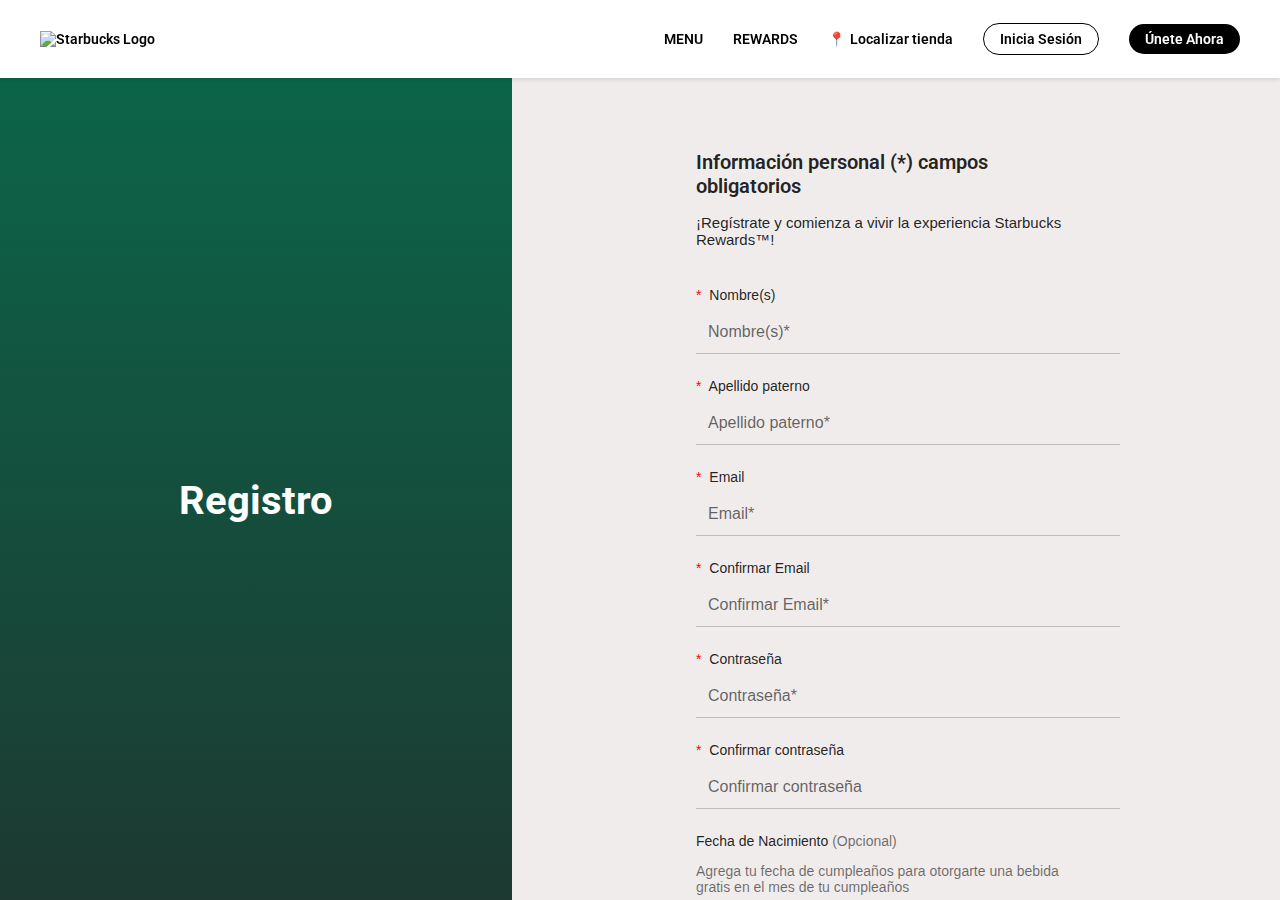
==== join.html @ b2e4e48e "add the page login and join and improve the responsive design" ====
<!DOCTYPE html>
<html lang="es">
<head>
    <meta charset="UTF-8">
    <meta name="viewport" content="width=device-width, initial-scale=1.0">
    <link rel="shortcut icon" href="https://seeklogo.com/images/S/starbucks-logo-B21BB4794A-seeklogo.com.png" type="image/x-icon">
    <title>Registro | Starbucks Rewards</title>
    <link rel="stylesheet" href="styles.css">
    <script src="https://www.google.com/recaptcha/api.js" async defer></script>
</head>
<body>
    <header class="header-rewards">
        <nav id="nav-menu">
            <div class="nav-left">
                <a href="index.html"><img src="https://www.starbucks.com.mx/static/images/logo.svg" alt="Starbucks Logo" class="logo"></a>
            </div>
            <div class="hamburger" onclick="toggleMenu()">
                <span></span>
                <span></span>
                <span></span>
            </div>
            <ul class="nav-links">
                <li><a href="menu.html">MENU</a></li>
                <li><a href="rewards.html">REWARDS</a></li>
                <li><a href="#" class="btn-locator">Localizar tienda</a></li>
                <li><a href="login.html" class="btn-login">Inicia Sesión</a></li>
                <li><a href="#" class="btn-join">Únete Ahora</a></li>
            </ul>
        </nav>
    </header>
    

    <main class="left-container">
        <section>
        <div class="login-left">
            <h1 id="text-registro">Registro</h1>
        </div>
        </section>

        <section class="right-container">
        <div class="color-login">
           
            <form class="login-form">
                <div class="form-group">
                    <h2>Información personal (*) campos obligatorios</h2>
                    <p>¡Regístrate y comienza a vivir la experiencia Starbucks Rewards™!</p></div>
                <div class="form-group">
                    <label for="name">
                        <span class="required">*</span> Nombre(s)
                    </label>
                    <input type="name" id="name" name="name" required placeholder="Nombre(s)*">
                </div>
                <div class="form-group">
                    <label for="name">
                        <span class="required">*</span> Apellido paterno
                    </label>
                    <input type="name" id="name" name="name" required placeholder="Apellido paterno*">
                </div>
                <div class="form-group">
                    <label for="email">
                        <span class="required">*</span> Email
                    </label>
                    <input type="email" id="email" name="email" required placeholder="Email*">
                </div>
                <div class="form-group">
                    <label for="email">
                        <span class="required">*</span> Confirmar Email
                    </label>
                    <input type="email" id="email" name="email" required placeholder="Confirmar Email*">
                </div>
                <div class="form-group">
                    <label for="password">
                        <span class="required">*</span> Contraseña
                    </label>
                    <div class="password-input">
                        <input type="password" id="password" name="password" required placeholder="Contraseña*">
            
                    </div>
                </div>
                <div class="form-group">
                    <label for="password">
                        <span class="required">*</span> Confirmar contraseña
                    </label>
                    <div class="password-input">
                        <input type="password" id="password" name="password" required placeholder="Confirmar contraseña">
                        
                    </div>
                </div>
                <div class="form-group">
                    <label class="label-optional">
                        Fecha de Nacimiento <span class="optional">(Opcional)</span>
                    </label>
                    <p class="helper-text">Agrega tu fecha de cumpleaños para otorgarte una bebida gratis en el mes de tu cumpleaños</p>
                    
                    <div class="date-selectors">
                        <div class="select-wrapper">
                            <select name="month" id="month">
                                <option value="" disabled selected>Mes</option>
                                
                                
                            </select>
                        </div>
                        <div class="select-wrapper">
                            <select name="day" id="day">
                                <option value="" disabled selected>Día</option>
                                
                            </select>
                        </div>
                    </div>
                </div>
            
                <div class="form-group">
                    <h2>Ingresa a Starbucks Rewards</h2>
                    <p class="subtitle">Únete a Starbucks Rewards™ y disfruta de beneficios especiales.</p>
                    
                    <div class="radio-group">
                        <label class="radio-container">
                            <input type="radio" name="card-option" value="digital" checked>
                            <span class="radio-custom"></span>
                            <span class="radio-label">Quiero recibir una Starbucks Card digital instantánea</span>
                        </label>
                        
                        <label class="radio-container">
                            <input type="radio" name="card-option" value="existing">
                            <span class="radio-custom"></span>
                            <span class="radio-label">Quiero unirme con una Starbucks Card que ya tengo</span>
                        </label>
                    </div>
                </div>
            
                <div class="form-group">
                    <h2>Términos y Condiciones</h2>
                    
                    <label class="checkbox-container">
                        <input type="checkbox" name="newsletter">
                        <span class="checkbox-custom"></span>
                        <span class="checkbox-label">Deseo recibir novedades sobre productos y promociones</span>
                    </label>
                    
                    <label class="checkbox-container">
                        <input type="checkbox" name="terms" required>
                        <span class="checkbox-custom"></span>
                        <span class="checkbox-label">
                            Acepto los 
                            <a href="#" class="green-link">Términos y Condiciones</a> y 
                            <a href="#" class="green-link">Aviso de Privacidad</a>
                        </span>
                    </label>
                </div>
                <div class="g-recaptcha" data-sitekey="YOUR_RECAPTCHA_SITE_KEY"></div>
                <div class="but-submit">
                    <button type="submit" class="btn-submit">Registrarme</button>
                </div>
                
            </form>
        </div>

        <div class="rewards-login">
            <h1>¡SER PARTE DE STARBUCKS REWARDS™ ES MUY FÁCIL! </h1>
        </div>

        <div>
            <div class="info-links">
                <div class="info-content">
                    <div class="info-section">
                        <h2>Sobre Nosotros</h2>
                        <ul>
                            <li><a href="#">Trabaja con nosotros</a></li>
                            <li><a href="#">Historias Starbucks</a></li>
                        </ul>
                    </div>
                    <div class="info-section">
                        <h2>Atención al cliente</h2>
                        <ul>
                            <li><a href="#">Contáctanos</a></li>
                            <li><a href="#">Facturas Electrónicas</a></li>
                            <li><a href="#">Formas de comprar</a></li>
                        </ul>
                    </div>
                </div>
            </div>
        </div>
        <div>
            <footer class="footer-main"">
                <div class="footer-icons">
                    <a href=""><img src="https://cdn-icons-png.flaticon.com/128/2168/2168281.png" alt="facebook-logo"></a>
                    <a href=""><img src="https://cdn-icons-png.flaticon.com/512/4401/4401407.png" alt="instagram logo"></a>
                    <a href=""><img src="https://img.freepik.com/psd-premium/icono-redondo-nuevo-logotipo-twitter-x-negro_1129635-4.jpg" alt="x-logo"></a>
                    <a href=""><img src="https://cdn-icons-png.flaticon.com/128/3669/3669688.png" alt="youtube-logo"></a>
                </div>
        
                <div class="footer-links">
                    <a href="#">Accesibilidad Web</a>
                    <a href="#">Aviso de Privacidad</a>
                    <a href="#">Boletines</a>
                    <a href="#">Condiciones de uso</a>
                    <a href="#">Mapa del sitio</a>
                    <a href="#">Preferencias sobre cookies</a>
                </div>
        
                <div class="footer-text">
                    <p>Ⓒ 2024. Starbucks Cofee Company. Reservados todos los derechos</p>
                </div>
            </footer>
        </div>
        </section>
        
    </main>

</body>
</html>
---- styles.css ----
@import url('https://fonts.googleapis.com/css2?family=Roboto:ital,wght@0,100;0,300;0,400;0,500;0,700;0,900;1,100;1,300;1,400;1,500;1,700;1,900&display=swap');
body{
    display:flex;
    flex-direction: column;
    justify-content: center;
    align-items: center;
    font-size: 15px;
    font-family: "Roboto", sans-serif;
}

header {
    background-color: #fff;
    box-shadow: 0 2px 4px rgba(0,0,0,0.1);
    width: 100%;
    
}

#nav-menu {
    display: flex;
    justify-content: space-between;
    align-items: center;
    padding: 15px 40px;
    max-width: 1440px;
    margin: 0 auto;
}

.nav-left, .nav-right {
    display: flex;
    align-items: center;
}

.logo {
    width: 50px;
    height: auto;
    margin-right: 40px;
}

nav ul {
    list-style-type: none;
    display: flex;
    gap: 30px;
}

nav a {
    text-decoration: none;
    color: #000;
    font-weight: 600;
    font-size: 14px;
}

.btn-locator::before {
    content: "📍";
    margin-right: 5px;
}

.btn-login, .btn-join {
    padding: 7px 16px;
    border-radius: 50px;
    font-weight: 600;
}

.btn-login {
    border: 1px solid #000;
}

.btn-join {
    background-color: #000000;
    color: #fff;
}

/* Diseño responsivo del navbar */
.hamburger {
    display: none;
    flex-direction: column;
    gap: 5px;
    cursor: pointer;
}

.hamburger span {
    width: 25px;
    height: 3px;
    background-color: #000;
    border-radius: 2px;
}

.nav-links {
    display: flex;
    gap: 30px;
}

.nav-links.mobile {
    display: none;
    flex-direction: column;
    gap: 15px;
    background-color: #fff;
    position: absolute;
    top: 60px;
    right: 0;
    padding: 15px;
    box-shadow: 0 2px 5px rgba(0, 0, 0, 0.1);
}

.nav-links.mobile.active {
    display: flex;
}
h2{
    font-family: "Roboto", sans-serif;
    font-weight: 700;
    font-style: bold;

}
.container{
    margin-bottom: 30px;
    width: 90vw;
    height: auto;
    display: flex;
    flex-direction: row;
    color: white;
}

.container img{
    width: 45vw;
    height: auto;
}

.container-starbucks{
    padding: 7%;
    text-align: center;
    font-size: 20px ;
}
.container-starbucks-red{
    padding: 10%;
    text-align: center;
    font-size: 20px ;
}
.both-containers {
    display: flex; 
    justify-content: space-around;
    align-items: center; 
    gap: 30px; 
    text-align: center;
}
.both-containers img{
    width: 44.3vw;
}

.container-left{
background-color: #f6bed8;
height: 50vw;   
color: red;
}

.container-right{
    background-color: #99cce4;
    height: 50vw;   
    color: #011940;
    }

#container-green{
    background-color: rgba(30,56,51,255);
}
#container-blue{
    background-color:#0045b5;
    flex-direction: row-reverse;
}
#container-red{
    background-color: rgba(213,0,50,255);
}
#container-green1{
    background-color: rgba(30,56,51,255);
    flex-direction: row-reverse;
}
.info-links {
    background-color: #fff;
    padding: 40px 0;
    margin-top: 40px;
}

.info-content {
    margin: 0 auto;
    padding: 0 40px;
    display: grid;
    grid-template-columns: repeat(2, 1fr);
    gap: 40px;
}

.info-section h2 {
    color: rgba(0, 0, 0, 0.87);
    font-size: 19px;
    font-weight: 400;
    margin-bottom: 24px;
}

.info-section ul {
    list-style: none;
    padding: 0;
    margin: 0;
}

.info-section ul li {
    margin-bottom: 20px;
}

.info-section ul li a {
    color: rgba(0, 0, 0, 0.58);
    text-decoration: none;
    font-size: 16px;
    transition: color 0.2s ease;
}

.info-section ul li a:hover {
    color: rgba(0, 0, 0, 0.87);
}


.footer-main{
    display: flex;
    flex-direction: column;
    align-items: center;
    justify-content: center;
    width: 100%;
    padding: 20px 0;
    background-color: #fff;
    border-top: 1px solid #ddd; 
    box-sizing: border-box;
}
.footer-icons {
    display: flex;
    gap: 20px; 
    margin-bottom: 50px; 
}

.footer-icons a img {
    width: 40px; 
    height: 40px;
}

.footer-links {
    display: flex;
    flex-wrap: wrap;
    gap: 10px; 
    justify-content: center;
    text-align: center;
    color: #666;
}

.footer-links a {
    text-decoration: none;
    color: #666;
    font-size: 14px;
    margin: 0 15px; 
    position: relative;
}

.footer-text{
    margin-top: 15px;
    text-decoration: none;
    color: #666;
    font-size: 14px;
}

/*Rewards Styles*/
.header-rewards{
    position: fixed;
    top: 0;
    z-index: 1000;
}

.left-container {
    position: fixed;
    top: 0;
    left: 0;
    width: 40vw; 
    height: 100vh;
    background: linear-gradient(0deg, rgb(29, 57, 50) 0%, rgb(10, 105, 75) 100%);
    color: white;
    margin: 0;
    padding: 50px;
    box-sizing: border-box;
}

.hero-content img{
    width: 300px;
}

.hero-content h1 {
    font-size: 36px; 
    margin-bottom: 20px; 
}

.hero-content{
    display: flex;
    flex-direction: column;
    align-items: center;
    justify-content: center;
    text-align: center;
    height: 100vh;
    font-size: 25px;
}

.hero-content button {
    margin: 10px; 
    padding: 10px 20px; 
    border: 2px solid white; 
    background-color: transparent; 
    color: white; 
    border-radius: 20px; 
    cursor: pointer; 
    font-size: 16px; 
    transition: all 0.3s ease; 
}

.hero-content button:hover {
    background-color: white; 
    color: #00704A; 
}

.right-container {
    position: absolute;
    top: 0;
    left: 40vw;
    width: 60vw;
    height: 100vh;
    overflow-y: auto;
    padding-top: 50px;
    box-sizing: border-box;
    background: white;
}

.benefits, .gold-benefits, .stars-info, .how-it-works, .payment-options, .app-download {
    margin-top: 50px;
    margin-bottom: 60px;
}

.benefits h2, .stars-info h2, .how-it-works h2, .payment-options h2, .app-download h2 {
    font-size: 28px;
    color: #1e3932;
    text-align: center;
    margin-bottom: 40px;
    max-width: 800px;
    margin-left: auto;
    margin-right: auto;
}

.gold-benefits h3 {
    font-size: 24px;
    color: #1e3932;
    text-align: center;
    margin-bottom: 40px;
}

.benefits-grid {
    display: flex;
    flex-direction: row;
    gap: 30px;
    margin: 0 auto;
    max-width: 900px;
}

.benefit-item {
    display: flex;
    flex-direction: column;
    align-items: center;
    text-align: center;
}

.benefit-item img {
    width: 120px;
    height: 120px;
    margin-bottom: 20px;
}

.benefit-item p {
    font-size: 16px;
    color: #1e3932;
    max-width: 250px;
}
.stars-info{
    background-color:#f0f1eb;
}
.stars-grid {
    display: flex;
    flex-direction: column;
    grid-template-columns: repeat(2, 1fr);
    gap: 40px;
    max-width: 800px;
    margin: 0 auto;
}

.stars-item {
    text-align: center;
}

.stars-item img {
    width: 500px;
}

.how-it-works {
    max-width: 600px;
    margin: 0 auto;
}

.how-it-works h4 {
    color: #1e3932;
    text-align: center;
    margin-bottom: 30px;
}

.how-it-works ol {
    padding-left: 20px;
}

.how-it-works li {
    color: #1e3932;
    margin-bottom: 15px;
    font-size: 16px;
}


.payment-grid {
    display: grid;
    grid-template-columns: repeat(2, 1fr);
    gap: 40px;
    max-width: 900px;
    margin: 0 auto;
}

.payment-item {
    text-align: center;
}

.payment-item h5 {
    color: #1e3932;
    font-size: 18px;
    margin-bottom: 20px;
}

.payment-item p {
    color: #1e3932;
    margin-bottom: 15px;
    font-size: 16px;
}

.app-download {
    text-align: center;
    max-width: 700px;
    margin: 0 auto;
}

.app-download p {
    color: #1e3932;
    margin-bottom: 30px;
}
.app-download img{
    width: 250px;
}

.app-buttons {
    display: flex;
    justify-content: center;
    gap: 20px;
}

.app-button img {
    height: 40px;
    width: auto;
}

.app-fin{
    margin-top: 20px;
}

.benefit-item img{
    width: auto;
}

/*Menu Styles*/
main {
    max-width: 1440px;
}

.menu-header {
    text-align: start;
    margin-bottom: 60px;
}

.menu-header h1 {
    font-size: 28px;
    margin-bottom: 10px;
}

.menu-header p {
    font-size: 24px;
    margin-bottom: 10px;
}

.menu-header h2 {
    font-size: 36px;
    font-weight: bold;
    max-width: 800px;
    margin: 0 auto;
}

.menu-categories {
    margin-bottom: 60px;
}

.menu-categories h2 {
    font-size: 24px;
    margin-bottom: 30px;
    padding-bottom: 10px;
    border-bottom: 1px solid #ddd;
}

.category-grid {
    display: grid;
    grid-template-columns: repeat(auto-fit, minmax(200px, 1fr));
    gap: 30px;
}
#category-grid1{
    display: flex;
}

.category-item {
    text-decoration: none;
    text-align: center;
    transition: transform 0.2s ease;
}

.category-item:hover {
    transform: scale(1.05);
}

.category-image {
    width: 180px;
    height: 180px;
    border-radius: 50%;
    background-color: #1e3932;
    margin: 0 auto 15px;
    overflow: hidden;
    display: flex;
    align-items: center;
    justify-content: center;
}

.category-image img {
    width: 90%;
    height: auto;
    object-fit: contain;
}

.category-item h3 {
    color: #1e3932;
    font-size: 18px;
    margin-top: 15px;
}

/*login styles*/
.login-left{
    display: flex;
    flex-direction: column;
    align-items: center;
    justify-content: center;
    text-align: center;
    height: 100vh;
    font-size: 20px;
}
.login-left img{
    width: 30px;
}
.login-format {
    display: flex;
    flex-direction: column;
    justify-content: center;
    height: 70vh;
    width: 100%;
    max-width: 400px;
    margin: 0 auto;
    font-family: "SoDo Sans", Helvetica, Arial, sans-serif;
}
.color-login{
    
    background-color: #f0ecec;
}

.form-group {
    margin-bottom: 24px;
    position: relative;
    color:rgba(0, 0, 0, 0.87) ;
}

.form-group label {
    display: block;
    color: rgba(0, 0, 0, 0.87);
    font-size: 14px;
    margin-bottom: 8px;
}

.form-group .required {
    color: #ff0000;
    margin-right: 4px;
}

.form-group input {
    width: 100%;
    padding: 12px;
    font-size: 16px;
    border: none;
    border-bottom: 1px solid rgba(0, 0, 0, 0.2);
    background-color: transparent;
    transition: border-color 0.3s ease;
}

.form-group input:focus {
    outline: none;
    border-bottom-color: #00754a;
}

.form-group input::placeholder {
    color: rgba(0, 0, 0, 0.6);
}

.error-message {
    color: #ff0000;
    font-size: 12px;
    margin-top: 4px;
    position: absolute;
    bottom: -20px;
}

.forgot-password {
    display: inline-block;
    color: #00754a;
    text-decoration: none;
    font-size: 14px;
    margin: 16px 0 24px;
}

.forgot-password:hover {
    text-decoration: underline;
}

.g-recaptcha {
    margin-bottom: 24px;
}

.btn-submit {
    width: 50%;
    padding: 18px 24px;
    background-color: #00754a;
    color: white;
    border: none;
    border-radius: 500px;
    font-size: 16px;
    font-weight: 600;
    cursor: pointer;
    transition: background-color 0.2s ease;
}

.but-submit{
    display: flex;
    justify-content: end;
}

.btn-submit:hover {
    background-color: #006241;
}

.password-input {
    position: relative;
}

.rewards-login{
    text-align: center;
    background-color: #302c24;
    padding-top: 1%;
    padding-bottom: 1%;
}
.unete-login{
    padding-top: 5vh;
    text-align: center;
    color: rgba(0, 0, 0, 0.87);
}
.unete-login h1{
    font-size: 30px;
}
.unete-login h3{
    font-size: 20px;
}
.uneteahora-login{
    display: flex;
    align-items: center;
    justify-content: center;
    padding-bottom: 20px;
}
.uneteahora-login img{
    width: 30%;
    padding-left: 50px;
}

.join-login{
    padding: 15px 30px;
    border-radius: 50px;
    font-weight: 800;
    border: 1px solid  #006241;
    color:  #006241;
    font-size: 25px;
}

/*styles registro*/
#text-registro{
    font-size: 40px;
}
.login-form {
    display: flex;
    flex-direction: column;
    justify-content: center;
    height: 160vh;
    width: 100%;
    max-width: 400px;
    margin: 0 auto;
    font-family: "SoDo Sans", Helvetica, Arial, sans-serif;
}
.label-optional {
    font-size: 16px;
    font-weight: 500;
    display: block;
    margin-bottom: 8px;
}

.optional {
    color: rgba(0, 0, 0, 0.56);
    font-weight: normal;
}

.helper-text {
    color: rgba(0, 0, 0, 0.56);
    font-size: 14px;
    margin-bottom: 16px;
}

.date-selectors {
    display: flex;
    gap: 16px;
}

.select-wrapper {
    position: relative;
    flex: 1;
}

.select-wrapper::after {
    content: "";
    position: absolute;
    right: 12px;
    top: 50%;
    transform: translateY(-50%);
    width: 0;
    height: 0;
    border-left: 5px solid transparent;
    border-right: 5px solid transparent;
    border-top: 5px solid rgba(0, 0, 0, 0.54);
    pointer-events: none;
}

select {
    width: 100%;
    padding: 12px;
    border: none;
    border-bottom: 1px solid rgba(0, 0, 0, 0.2);
    background-color: transparent;
    font-size: 16px;
    appearance: none;
    cursor: pointer;
}

select:focus {
    outline: none;
    border-bottom-color: #00754a;
}

h2 {
    font-size: 20px;
    font-weight: 600;
    margin-bottom: 16px;
}

.subtitle {
    color: rgba(0, 0, 0, 0.56);
    font-size: 14px;
    margin-bottom: 24px;
}

/* Custom Radio Buttons */
.radio-group {
    display: flex;
    flex-direction: column;
    gap: 16px;
}

.radio-container {
    display: flex;
    align-items: flex-start;
    cursor: pointer;
    position: relative;
    padding: 4px 0;
}

.radio-container input[type="radio"] {
    position: absolute;
    opacity: 0;
    cursor: pointer;
}

.radio-custom {
    position: relative;
    width: 15px;
    height: 15px;
    min-width: 15px;
    border: 7px solid rgba(0, 0, 0, 0.54);
    border-radius: 90%;
    margin-right: 12px;
    margin-top: 2px;
    transition: all 0.2s ease;
}

.radio-custom::after {
    content: "";
    position: absolute;
    top: 50%;
    left: 50%;
    transform: translate(-50%, -50%);
    width: 15px;
    height: 15px;
    border-radius: 50%;
    background-color: #00754a;
    opacity: 0;
    transition: opacity 0.2s ease;
}

.radio-container input[type="radio"]:checked + .radio-custom {
    border-color: #00754a;
}

.radio-container input[type="radio"]:checked + .radio-custom::after {
    opacity: 1;
}

/* Custom Checkboxes */
.checkbox-container {
    display: flex;
    align-items: flex-start;
    cursor: pointer;
    margin-bottom: 16px;
}

.checkbox-container input[type="checkbox"] {
    display: none;
}

.checkbox-custom {
    width: 20px;
    height: 20px;
    border: 7px solid rgba(0, 0, 0, 0.54);
    border-radius: 2px;
    margin-right: 12px;
    position: relative;
    flex-shrink: 0;
    margin-top: 2px;
}

.checkbox-custom::after {
    content: "";
    position: absolute;
    top: 2px;
    left: 6px;
    width: 5px;
    height: 10px;
    border: solid white;
    border-width: 0 2px 2px 0;
    transform: rotate(45deg);
    opacity: 0;
}

.checkbox-container input[type="checkbox"]:checked + .checkbox-custom {
    background-color: #00754a;
    border-color: #00754a;
}

.checkbox-container input[type="checkbox"]:checked + .checkbox-custom::after {
    opacity: 1;
}

.checkbox-label {
    font-size: 14px;
    line-height: 1.4;
}

.green-link {
    color: #00754a;
    text-decoration: none;
}

.green-link:hover {
    text-decoration: underline;
}


/* Ajustes para dispositivos móviles */
@media (max-width: 768px) {
    .nav-left ul, .nav-right ul {
        display: none;
    }

    .hamburger {
        display: flex;
    }
    .left-container, .right-container {
        width: 100%;
        position: static;
        height: auto;
        padding: 20px;
    }

    .login-form, .login-format {
        max-width: 90%;
        margin: 0 auto;
    }

    .nav-left ul, .nav-right ul {
        flex-direction: column;
        align-items: center;
        gap: 10px;
    }

    .footer-links {
        flex-direction: column;
        align-items: center;
    }

    .footer-icons img {
        width: 25px;
    }
}

/* Ajustes para tabletas */
@media (min-width: 769px) and (max-width: 1024px) {
    #nav-menu {
        padding: 10px 30px;
    }

    .container {
        flex-direction: column;
        width: 100%;
    }

    .container img {
        width: 80%;
    }

    .info-content {
        grid-template-columns: 1fr;
    }
}

/* Diseño para pantallas grandes */
@media (min-width: 1200px) {
    .login-form, .login-format {
        max-width: 400px;
    }
}
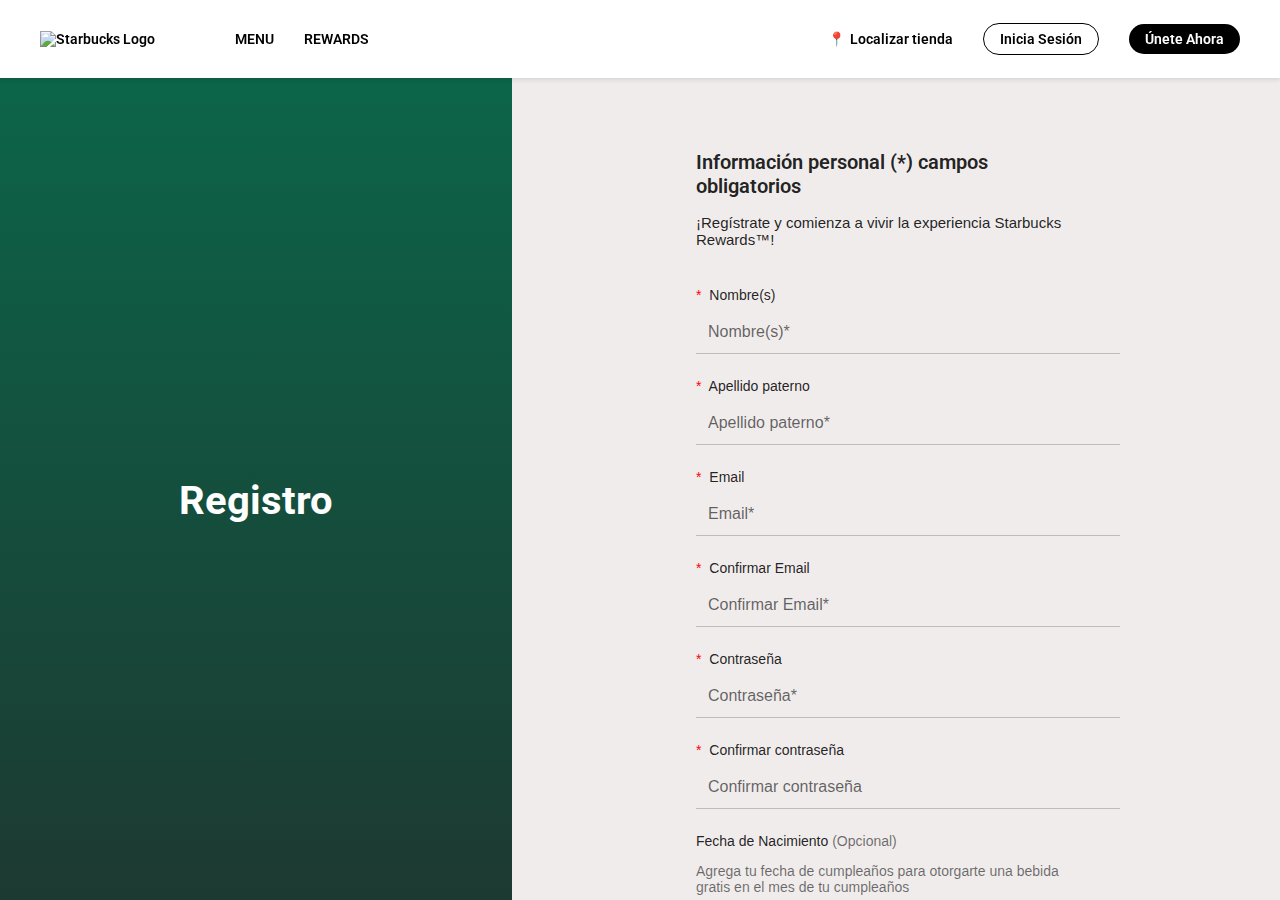
==== commit d0d1cc44: "fixing bugs" ====
--- a/join.html
+++ b/join.html
@@ -13,22 +13,25 @@
         <nav id="nav-menu">
             <div class="nav-left">
                 <a href="index.html"><img src="https://www.starbucks.com.mx/static/images/logo.svg" alt="Starbucks Logo" class="logo"></a>
+                <div class="hamburger" onclick="toggleMenu()">
+                    <span></span>
+                    <span></span>
+                    <span></span>
+                </div>
+                <ul>
+                    <li><a href="menu.html">MENU</a></li>
+                    <li><a href="rewards.html">REWARDS</a></li>
+                </ul>
             </div>
-            <div class="hamburger" onclick="toggleMenu()">
-                <span></span>
-                <span></span>
-                <span></span>
+            <div class="nav-right">
+                <ul>
+                    <li><a href="#" class="btn-locator">Localizar tienda</a></li>
+                    <li><a href="login.html" class="btn-login">Inicia Sesión</a></li>
+                    <li><a href="#" class="btn-join">Únete Ahora</a></li>
+                </ul>
             </div>
-            <ul class="nav-links">
-                <li><a href="menu.html">MENU</a></li>
-                <li><a href="rewards.html">REWARDS</a></li>
-                <li><a href="#" class="btn-locator">Localizar tienda</a></li>
-                <li><a href="login.html" class="btn-login">Inicia Sesión</a></li>
-                <li><a href="#" class="btn-join">Únete Ahora</a></li>
-            </ul>
         </nav>
     </header>
-    
 
     <main class="left-container">
         <section>
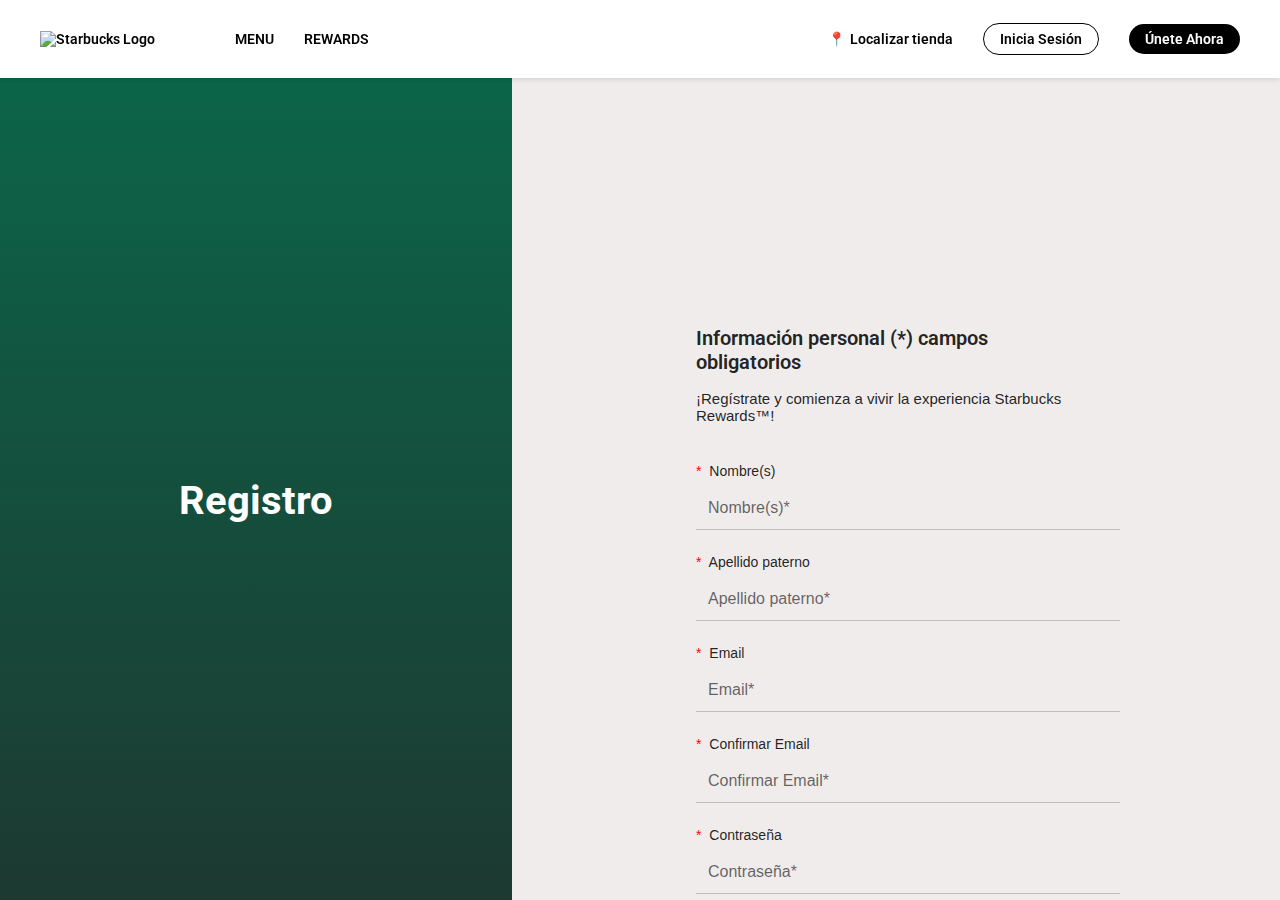
==== commit d0366732: "fix bugs and improve the design for the final deploy" ====
--- a/join.html
+++ b/join.html
@@ -112,44 +112,6 @@
                     </div>
                 </div>
             
-                <div class="form-group">
-                    <h2>Ingresa a Starbucks Rewards</h2>
-                    <p class="subtitle">Únete a Starbucks Rewards™ y disfruta de beneficios especiales.</p>
-                    
-                    <div class="radio-group">
-                        <label class="radio-container">
-                            <input type="radio" name="card-option" value="digital" checked>
-                            <span class="radio-custom"></span>
-                            <span class="radio-label">Quiero recibir una Starbucks Card digital instantánea</span>
-                        </label>
-                        
-                        <label class="radio-container">
-                            <input type="radio" name="card-option" value="existing">
-                            <span class="radio-custom"></span>
-                            <span class="radio-label">Quiero unirme con una Starbucks Card que ya tengo</span>
-                        </label>
-                    </div>
-                </div>
-            
-                <div class="form-group">
-                    <h2>Términos y Condiciones</h2>
-                    
-                    <label class="checkbox-container">
-                        <input type="checkbox" name="newsletter">
-                        <span class="checkbox-custom"></span>
-                        <span class="checkbox-label">Deseo recibir novedades sobre productos y promociones</span>
-                    </label>
-                    
-                    <label class="checkbox-container">
-                        <input type="checkbox" name="terms" required>
-                        <span class="checkbox-custom"></span>
-                        <span class="checkbox-label">
-                            Acepto los 
-                            <a href="#" class="green-link">Términos y Condiciones</a> y 
-                            <a href="#" class="green-link">Aviso de Privacidad</a>
-                        </span>
-                    </label>
-                </div>
                 <div class="g-recaptcha" data-sitekey="YOUR_RECAPTCHA_SITE_KEY"></div>
                 <div class="but-submit">
                     <button type="submit" class="btn-submit">Registrarme</button>
--- a/styles.css
+++ b/styles.css
@@ -124,14 +124,24 @@
 }
 
 .container-starbucks{
+    justify-content: center;
+    align-content: center;
     padding: 7%;
     text-align: center;
     font-size: 20px ;
 }
+.container-starbucks h2{
+    font-size: 30px;
+}
 .container-starbucks-red{
+    justify-content: center;
+    align-content: center;
     padding: 10%;
     text-align: center;
     font-size: 20px ;
+}
+.container-starbucks-red h2{
+    font-size: 30px;
 }
 .both-containers {
     display: flex; 
@@ -211,7 +221,6 @@
 .info-section ul li a:hover {
     color: rgba(0, 0, 0, 0.87);
 }
-
 
 .footer-main{
     display: flex;
@@ -327,9 +336,11 @@
     background: white;
 }
 
-.benefits, .gold-benefits, .stars-info, .how-it-works, .payment-options, .app-download {
+.benefits, .stars-info, .how-it-works, .app-download {
     margin-top: 50px;
     margin-bottom: 60px;
+    padding-left: 10vh;
+    padding-right: 10vh;
 }
 
 .benefits h2, .stars-info h2, .how-it-works h2, .payment-options h2, .app-download h2 {
@@ -341,12 +352,22 @@
     margin-left: auto;
     margin-right: auto;
 }
+.benefits h2{
+    padding-right: 13vh;
+    padding-left: 13vh;
+}
+.gold-benefits{
+    padding-left: 10vh;
+    padding-right: 10vh;
+}
 
 .gold-benefits h3 {
     font-size: 24px;
     color: #1e3932;
     text-align: center;
     margin-bottom: 40px;
+    padding-right: 15vh;
+    padding-left: 15vh;
 }
 
 .benefits-grid {
@@ -365,8 +386,8 @@
 }
 
 .benefit-item img {
-    width: 120px;
-    height: 120px;
+    width: 100px;
+    height: 100px;
     margin-bottom: 20px;
 }
 
@@ -377,6 +398,8 @@
 }
 .stars-info{
     background-color:#f0f1eb;
+    padding-top: 5vh;
+    padding-bottom: 5vh;
 }
 .stars-grid {
     display: flex;
@@ -398,6 +421,7 @@
 .how-it-works {
     max-width: 600px;
     margin: 0 auto;
+    padding-bottom: 10vh;
 }
 
 .how-it-works h4 {
@@ -416,8 +440,15 @@
     font-size: 16px;
 }
 
-
-.payment-grid {
+.payment-options{
+    padding-left: 10vh;
+    padding-right: 10vh;
+    background-color: #ecebe5;
+    padding-top: 5vh;
+    padding-bottom: 5vh;
+}
+
+.payment-flex {
     display: grid;
     grid-template-columns: repeat(2, 1fr);
     gap: 40px;
@@ -437,8 +468,18 @@
 
 .payment-item p {
     color: #1e3932;
-    margin-bottom: 15px;
+    margin-bottom: 10px;
     font-size: 16px;
+}
+
+.experience-rewards{
+    margin-left: 25vh;
+    margin-right: 25vh;
+    font-size: 20px;
+    justify-content: center;
+}
+.experience-rewards img{
+    width: 70%;
 }
 
 .app-download {
@@ -474,6 +515,30 @@
     width: auto;
 }
 
+iframe{
+    width: 100%;
+    border: none;
+}
+
+.conoce-mas{
+    background-color: #ecebe5;
+    padding-top: 10vh;
+    padding-bottom: 10vh;
+    display: flex;
+    flex-direction: row;
+    font-size: 20px;
+}
+.text-conocemas{
+    padding-right: 20vh;
+    align-content: center;
+}
+.logo-rewards{
+    display: flex;
+    justify-content: center;
+}
+.logo-rewards img{
+    width: 50%;
+}
 /*Menu Styles*/
 main {
     max-width: 1440px;
@@ -791,121 +856,6 @@
     margin-bottom: 24px;
 }
 
-/* Custom Radio Buttons */
-.radio-group {
-    display: flex;
-    flex-direction: column;
-    gap: 16px;
-}
-
-.radio-container {
-    display: flex;
-    align-items: flex-start;
-    cursor: pointer;
-    position: relative;
-    padding: 4px 0;
-}
-
-.radio-container input[type="radio"] {
-    position: absolute;
-    opacity: 0;
-    cursor: pointer;
-}
-
-.radio-custom {
-    position: relative;
-    width: 15px;
-    height: 15px;
-    min-width: 15px;
-    border: 7px solid rgba(0, 0, 0, 0.54);
-    border-radius: 90%;
-    margin-right: 12px;
-    margin-top: 2px;
-    transition: all 0.2s ease;
-}
-
-.radio-custom::after {
-    content: "";
-    position: absolute;
-    top: 50%;
-    left: 50%;
-    transform: translate(-50%, -50%);
-    width: 15px;
-    height: 15px;
-    border-radius: 50%;
-    background-color: #00754a;
-    opacity: 0;
-    transition: opacity 0.2s ease;
-}
-
-.radio-container input[type="radio"]:checked + .radio-custom {
-    border-color: #00754a;
-}
-
-.radio-container input[type="radio"]:checked + .radio-custom::after {
-    opacity: 1;
-}
-
-/* Custom Checkboxes */
-.checkbox-container {
-    display: flex;
-    align-items: flex-start;
-    cursor: pointer;
-    margin-bottom: 16px;
-}
-
-.checkbox-container input[type="checkbox"] {
-    display: none;
-}
-
-.checkbox-custom {
-    width: 20px;
-    height: 20px;
-    border: 7px solid rgba(0, 0, 0, 0.54);
-    border-radius: 2px;
-    margin-right: 12px;
-    position: relative;
-    flex-shrink: 0;
-    margin-top: 2px;
-}
-
-.checkbox-custom::after {
-    content: "";
-    position: absolute;
-    top: 2px;
-    left: 6px;
-    width: 5px;
-    height: 10px;
-    border: solid white;
-    border-width: 0 2px 2px 0;
-    transform: rotate(45deg);
-    opacity: 0;
-}
-
-.checkbox-container input[type="checkbox"]:checked + .checkbox-custom {
-    background-color: #00754a;
-    border-color: #00754a;
-}
-
-.checkbox-container input[type="checkbox"]:checked + .checkbox-custom::after {
-    opacity: 1;
-}
-
-.checkbox-label {
-    font-size: 14px;
-    line-height: 1.4;
-}
-
-.green-link {
-    color: #00754a;
-    text-decoration: none;
-}
-
-.green-link:hover {
-    text-decoration: underline;
-}
-
-
 /* Ajustes para dispositivos móviles */
 @media (max-width: 768px) {
     .nav-left ul, .nav-right ul {
